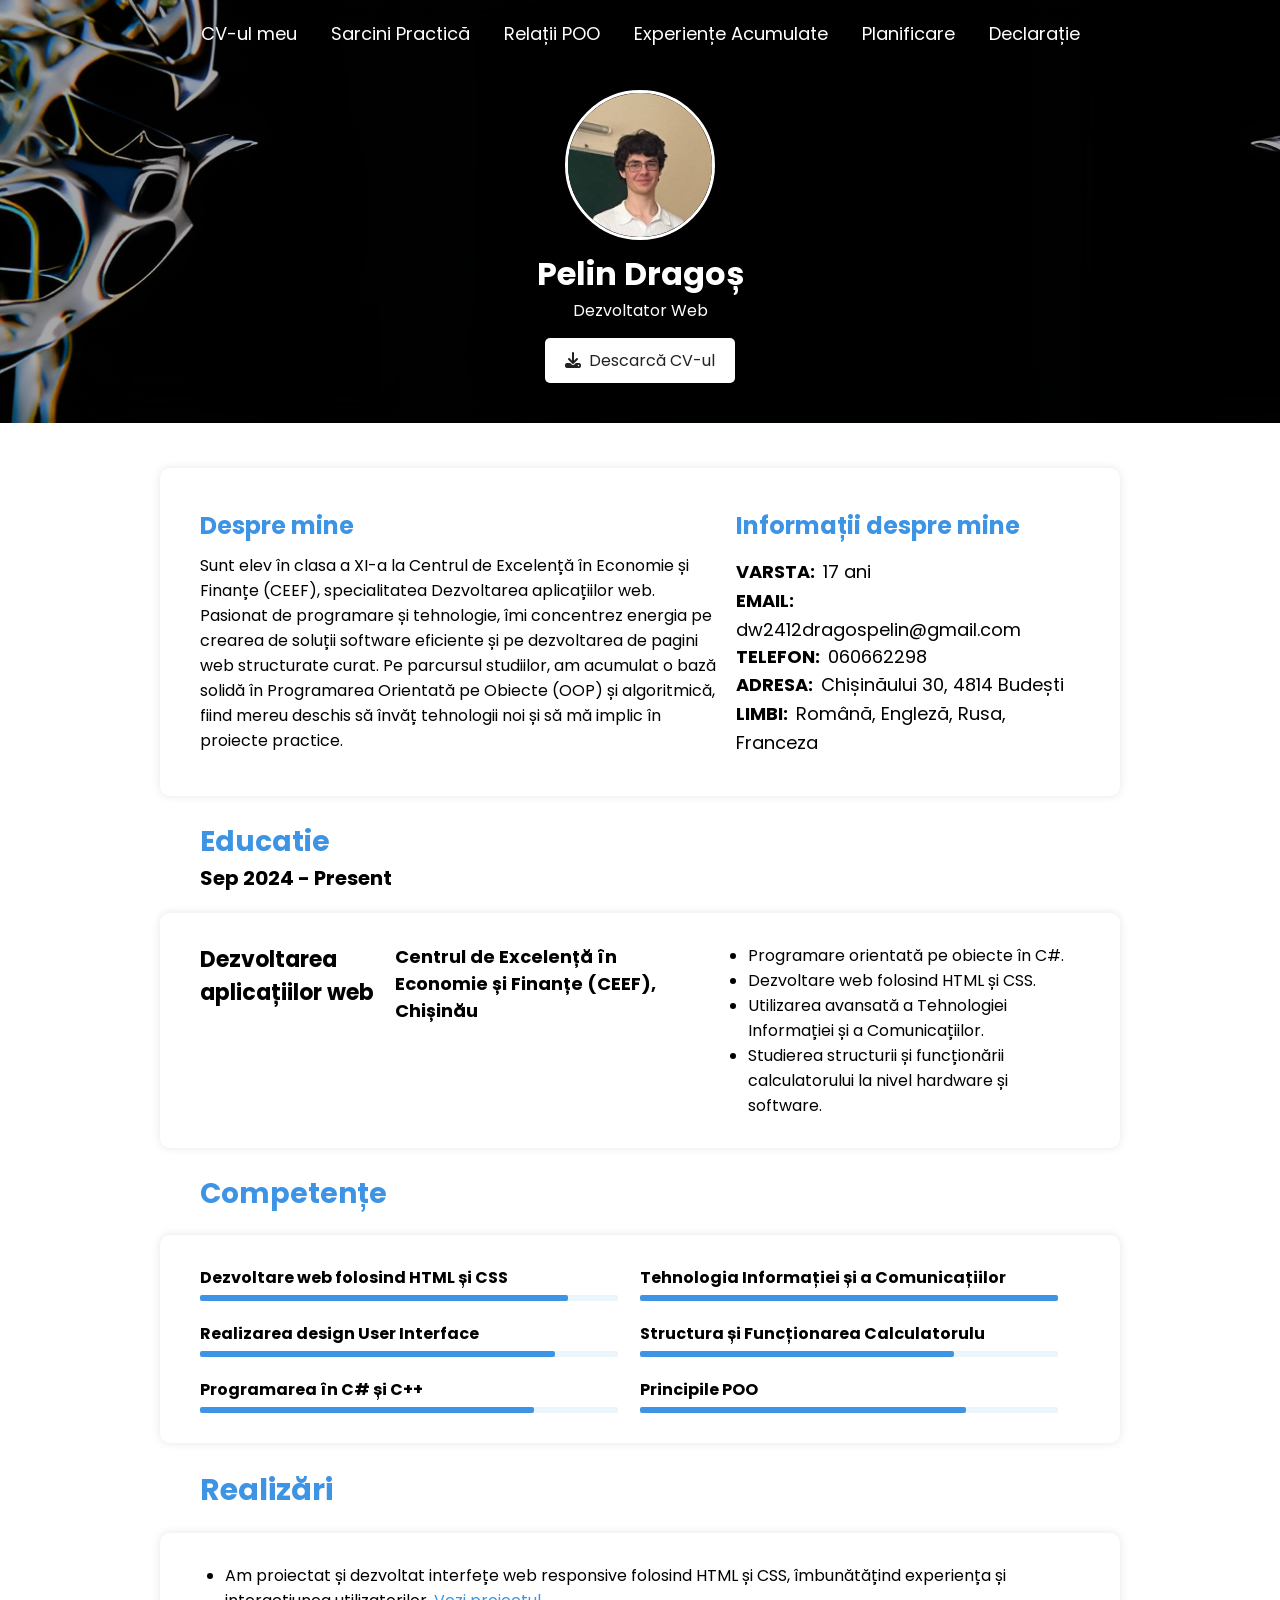
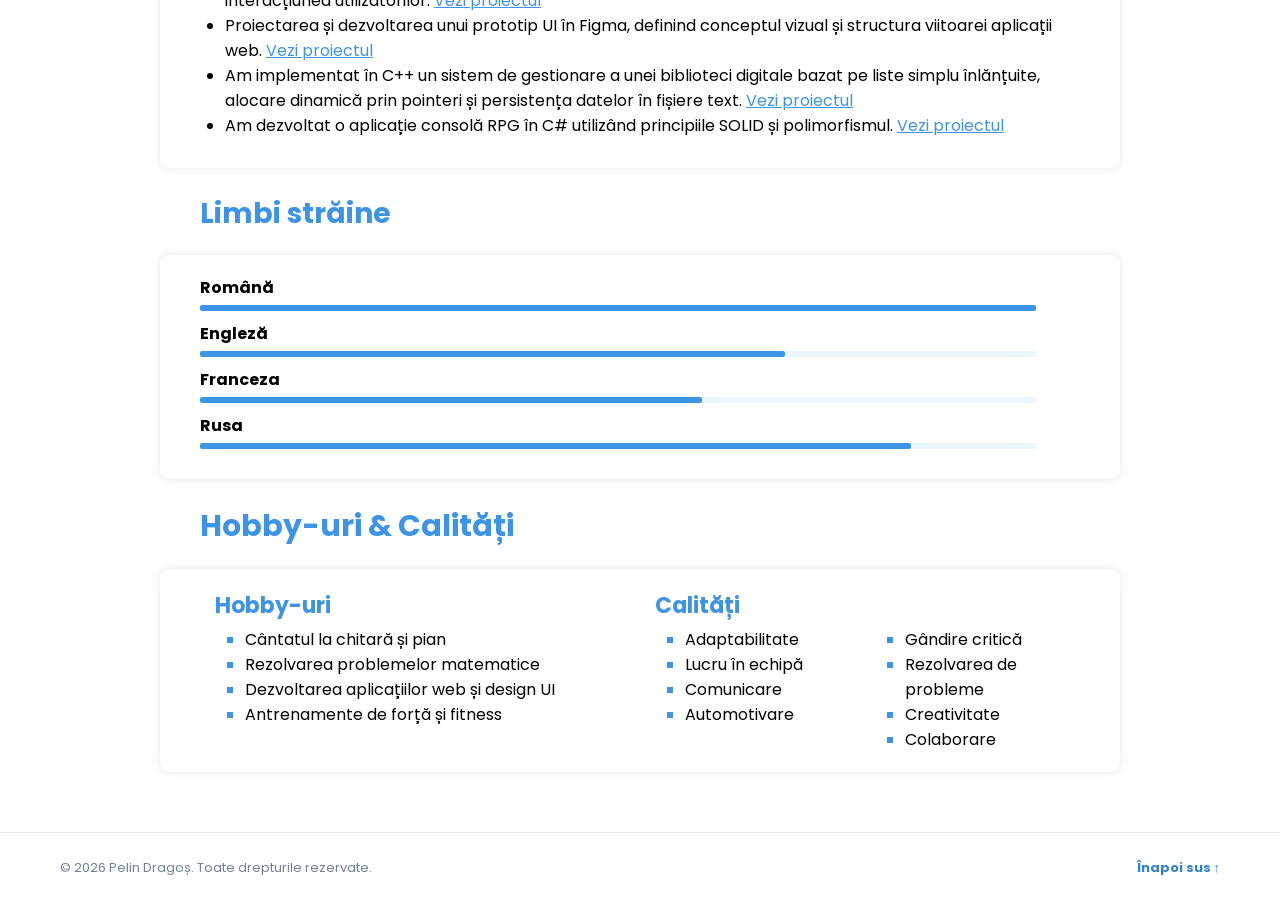
==== index.html @ 89669cd2 "Add files via upload" ====
<!DOCTYPE html>
<html lang="ro">
<head>
    <meta charset="UTF-8">
    <meta name="viewport" content="width=device-width, initial-scale=1.0">
    <title>CV</title>
    <link rel="stylesheet" href="style.css">
</head>
<body>
    <header id="top">
        <nav>
            <a href="index.html">CV-ul meu</a>
            <a href="sarcini-practica.html">Sarcini Practică</a>
            <a href="relatii-POO.html">Relații POO</a>
            <a href="experiente.html">Experiențe Acumulate</a>
            <a href="planificare.html">Planificare</a>
            <a href="declaratie.html">Declarație</a>
        </nav>
        <div class="header-content">
            <img src="Imagini/poza.jpg" alt="Poza mea">
            <h1>Pelin Dragoș</h1>
            <p>Dezvoltator Web</p>
            <a href="CV Dragoș Pelin.pdf" download><i class="fa-solid fa-download"></i>Descarcă CV-ul</a>
        </div>
    </header>
    <section>
        <div class="despre-mine">
            <div class="descrirere-mea">
            <h2>Despre mine</h2>
            <p>
                Sunt elev în clasa a XI-a la Centrul de Excelență în Economie și Finanțe (CEEF), specialitatea
                Dezvoltarea aplicațiilor web. Pasionat de programare și tehnologie, îmi concentrez energia pe
                crearea de soluții software eficiente și pe dezvoltarea de pagini web structurate curat. 
                Pe parcursul studiilor, am acumulat o bază solidă în Programarea Orientată pe Obiecte (OOP) și algoritmică,
                fiind mereu deschis să învăț tehnologii noi și să mă implic în proiecte practice.
            </p>
            </div>
            <div class="informatii-simple">
            <h2>Informații despre mine</h2>
                <div class="informatii-simple-content">
                <span><b>VARSTA:</b> 17 ani</span>
                <span><b>EMAIL:</b> dw2412dragospelin@gmail.com</span>
                <span><b>TELEFON:</b> 060662298 </span>
                <span><b>ADRESA:</b> Chișinăului 30, 4814 Budești</span>
                <span><b>LIMBI:</b> Română, Engleză, Rusa, Franceza</span>
                </div>
            </div>
        </div>
        <div class="educatie">
            <div class="edu-titlu">
                    <h2>Educatie</h2>
                    <b>Sep 2024 - Present</b>
                </div>
            <div class="edu-continut">
            <b class="edu-b-1">Dezvoltarea aplicațiilor web</b>
            <b class="edu-b-2">Centrul de Excelență în Economie și Finanțe (CEEF), Chișinău</b>
            <ul>
                <li>Programare orientată pe obiecte în C#.</li>
                <li>Dezvoltare web folosind HTML și CSS.</li>
                <li>Utilizarea avansată a Tehnologiei Informației și a Comunicațiilor.</li>
                <li>Studierea structurii și funcționării calculatorului la nivel hardware și software.</li>
            </ul>
            </div>
        </div>
        <div id="competente" class="competente">
            <div class="comp-titlu">
                <h2>Competențe</h2>
            </div>
            <div class="comp-continut">
                <div class="comp-continut-1">
                    <b>Dezvoltare web folosind HTML și CSS</b>
                    <div class="linie-goala">
                        <div style="width:88%;" class="linie"></div>
                    </div>
                    <b>Realizarea design User Interface</b>
                    <div class="linie-goala">
                        <div style="width:85%;" class="linie"></div>
                    </div>
                    <b>Programarea în C# și C++</b>
                    <div class="linie-goala">
                        <div style="width:80%;" class="linie"></div>
                </div>
                </div>
                
                <div class="comp-continut-2">
                    <b>Tehnologia Informației și a Comunicațiilor</b>
                    <div class="linie-goala">
                        <div style="width:100%;" class="linie"></div>
                </div>
                <b>Structura și Funcționarea Calculatorulu</b>
                    <div class="linie-goala">
                        <div style="width:75%;" class="linie"></div>
                </div>
                <b>Principile POO</b>
                    <div class="linie-goala">
                        <div style="width:78%;" class="linie"></div>
                    </div>
                </div>
            </div>
        </div>
        <div class="realizari">
            <div class="realizari-titlu">
                <h2>Realizări</h2>
            </div>
            <div class="realizari-continut">
                <ul>
                    <li>
                        Am proiectat și dezvoltat interfețe web responsive folosind HTML și
CSS, îmbunătățind experiența și interacțiunea utilizatorilor.
<a href="http://paprikasigma.github.io/website-demo/" target="_blank">Vezi proiectul</a>
                    </li>
                    <li>
                        Proiectarea și dezvoltarea unui prototip UI în Figma,
definind conceptul vizual și structura viitoarei aplicații web.
<a href="https://www.figma.com/proto/Abvnbz3CshIpAhaMWR0z62/Untitled?node-id=0-1&t=NseM2CW3y29ohusp-1" target="_blank">Vezi proiectul</a>
                    </li>
                    <li>
                        Am implementat în C++ un sistem de gestionare a unei biblioteci digitale bazat pe liste simplu înlănțuite,
                        alocare dinamică prin pointeri și persistența datelor în fișiere text. 
                        <a href="https://www.onlinegdb.com/_5w0F7KbU8" target="_blank">Vezi proiectul</a></li>
                        <li>
                        Am dezvoltat o aplicație consolă RPG în C# utilizând principiile SOLID și polimorfismul.
<a href="https://www.onlinegdb.com/xM3wyk0MQ" target="_blank">Vezi proiectul</a>
                    </li>
                </ul>
            </div>
        </div>
        <div class="limbi">
            <div class="limbi-titlu">
                <h2>Limbi străine</h2>
            </div>
            <div class="limbi-continut">
                    <b>Română</b>
                    <div class="linie-goala">
                        <div style="width:100%;" class="linie"></div>
                    </div>
                    <b>Engleză</b>
                    <div class="linie-goala">
                        <div style="width:70%;" class="linie"></div>
                    </div>
                    <b>Franceza</b>
                    <div class="linie-goala">
                        <div style="width:60%;" class="linie"></div>
                    </div>
                    <b>Rusa</b>
                    <div class="linie-goala">
                        <div style="width:85%;" class="linie"></div>
                    </div>
            </div>
        </div>
        <div class="handq">
            <div class="handq-titlu">
                <h2>Hobby-uri & Calități</h2>
            </div>
            <div class="handq-continut">
                <div class="handq-continut-1">
                    <h2>
                        Hobby-uri
                    </h2>
                    <ul type="square">
                        <li>Cântatul la chitară și pian</li>
                        <li>Rezolvarea problemelor matematice</li>
                        <li>Dezvoltarea aplicațiilor web și design UI</li>
                        <li>Antrenamente de forță și fitness</li>
                    </ul>

                </div>
                <div class="handq-continut-2">
                    <h2>
                        Calități
                    </h2>
                    <div class="handq-continut-2-box">
                        <div>
                            <ul type="square">
                        <li>Adaptabilitate</li>
                        <li>Lucru în echipă</li>
                        <li>Comunicare</li>
                        <li>Automotivare</li>
                        </ul>
                        </div>
                        <div>
                            <ul type="square">
                        <li>Gândire critică</li>
                        <li>Rezolvarea de probleme</li>
                        <li>Creativitate</li>
                        <li>Colaborare</li>
                        </ul>
                        </div>
                    </div>
                </div>
            </div>
        </div>
    </section>
    <footer>
    <div class="footer-continut">
        <p class="copyright">&copy; 2026 Pelin Dragoș. Toate drepturile rezervate.</p>
        <a href="#top" class="sus-link">Înapoi sus &uarr;</a>
    </div>
    </footer>
</body>
</html>
---- style.css ----
@import url('https://fonts.googleapis.com/css2?family=Inter:ital,opsz,wght@0,14..32,100..900;1,14..32,100..900&family=Poppins:ital,wght@0,100;0,200;0,300;0,400;0,500;0,600;0,700;0,800;0,900;1,100;1,200;1,300;1,400;1,500;1,600;1,700;1,800;1,900&display=swap');
@import url('https://cdnjs.cloudflare.com/ajax/libs/font-awesome/6.5.1/css/all.min.css');
*
{
    margin: 0;
    padding: 0;
    box-sizing: border-box;
    font-family: "Poppins", sans-serif;
    
}

header
{
    background-image: url("Imagini/CV-bg.png");
    background-repeat: no-repeat;
    background-size: cover;
    display: flex;
    flex-direction: column;
    justify-content: flex-start;
    position: relative;
    overflow: hidden;

    
}

header::before {
    content: '';
    position: absolute;
    inset: 0;
    background: rgba(0,0,0,0.35);
    pointer-events: none;
}
:root{
    --culoare-antet: #ffffff;
    --culoare-titlu: #3e94e4;
    --culoare-umbra: 0 0 10px rgba(0,0,0,0.1);
    --culoare-fundal-zi: #ebf5fc;
    --culoare-border: rgba(62,148,228,0.2);
    --fundal-inchis: #0a0a0a;
}

nav
{
    position: relative;
    z-index: 2;
    padding: 20px;
    text-align: center;
    height: 20px;
    
}
nav a
{
    text-decoration: none;
    color: var(--culoare-antet);
    margin: 0 15px;
    font-size: 18px;
    transition: 0.3s ease;
}

nav a:hover
{
    margin-top: 15px;
    padding: 10px 20px;
    background-color: #fff;
    border-radius: 5px;
    color: #222;
}
.header-content
{
    text-align: center;
    color: var(--culoare-antet);
    display: flex;
    flex-direction: column;
    justify-content: center;
    align-items: center;
    padding: 50px;
    padding-bottom: 40px;
}
.header-content i
{
    margin-right:8px;
}
.header-content img
{
    width: 150px;
    height: 150px;
    border-radius: 50%;
    object-fit: cover;
    border: #fff 3px solid;
    margin-bottom: 10px;
}
.header-content a
{
    display: inline-block;
    margin-top: 15px;
    padding: 10px 20px;
    background-color: #fff;
    color: #222;
    text-decoration: none;
    border-radius: 5px;
    transition: 0.3s ease;
}
.header-content a:hover
{
    background-color: #d8d8d8;
}
section
{
    display: flex;
    flex-direction: column;
    margin: 25px auto;
    max-width: 75%;
    width:100%;
    margin-top:45px;
    gap:10px;
    
}
.despre-mine
{
    display: flex;
    flex-direction: space-between;
    padding: 40px;
    gap: 20px;
    width:100%;
    border-radius:10px;
    box-shadow: 0 0 10px rgba(0,0,0,0.1);
    transition: 0.3s ease;
}
.despre-mine:hover{
    transform: translateY(-7px);
}
.despre-mine h2
{
    color:var(--culoare-titlu);
}
.despre-mine b
{
    font-size: 18px;
    line-height: 1.6;
    margin-right:3px;
}
.descrirere-mea
{
    display: flex;
    flex-direction:column;
    width:60%;
}
.descrirere-mea p
{
    font-size: 16px;
    margin-top: 10px;
}
.informatii-simple
{
    display: flex;
    flex-direction: column;
    width: 40%;
}
.informatii-simple-text
{
    display: flex;
    flex-direction: column;
    padding: 20px;
}
.informatii-simple-content
{
    display: flex;
    flex-direction: column;
    margin-top: 15px;
    font-size: 18px;

}
.educatie
{
    display: flex;
    flex-direction: column;
    margin: 15px auto;
    width:100%;
    transition: 0.3s ease;
}
.educatie:hover
{
    transform: translateY(-7px);
}
.edu-titlu
{ padding: 0 20px 20px 40px;
}
.edu-titlu h2
{
    font-size: 28px;
    color:var(--culoare-titlu);
}
.edu-titlu b
{
    font-size: 20px;
}

.edu-continut
{
    display: flex;
    border-radius: 10px;
    padding: 30px 40px;
    width:100%;
    box-shadow: 0 0 10px rgba(0,0,0,0.1);
}
.edu-continut ul{
    margin-left: 15px;
}
.edu-b-1
{
    font-size: 22px;
    color:var(--tfont-color);
}
.edu-b-2
{
    font-size: 18px;
    margin:0 20px;
}
.competente
{
    display: flex;
    flex-direction: column;
    transition: 0.3s ease;
}
.limbi
{
    display: flex;
    flex-direction: column;
    margin-top: 15px;
    transition: 0.3s ease;
}
.limbi:hover
{
    transform: translateY(-7px);
}
.competente:hover{
    transform: translateY(-7px);
}
.comp-titlu
{
    padding: 0 20px 20px 40px;
    color:var(--culoare-titlu);

}
.limbi-titlu
{
    padding: 0 20px 20px 40px;
    color:var(--culoare-titlu);
}
.comp-titlu h2
{
    font-size: 28px;
}
.limbi-titlu h2
{
    font-size: 28px;
}
.comp-continut
{
    
    display: flex;
    justify-content: space-between;
    border-radius: 10px;
    padding: 20px 40px;
    width:100%;
    box-shadow: 0 0 10px rgba(0,0,0,0.1);
}
.limbi-continut
{
    display: flex;
    flex-direction: column;
    border-radius: 10px;
    padding: 20px 40px;
    width:100%;
    box-shadow: 0 0 10px rgba(0,0,0,0.1);
}
.comp-continut-1
{
    display: flex;
    flex-direction: column;
    width: 50%;
}
.competente b
{
    margin-top: 10px;
}
.comp-continut-2
{
    display: flex;
    flex-direction: column;
    width: 50%;
}

.linie-goala
{
    height:6px;
    background-color: #ebf5fc;
    width:95%;
    margin-top:5px;
    margin-bottom:10px;
    border-radius: 2px;
    position:relative;
}
.linie
{
    height:inherit;
    background-color: var(--culoare-titlu);
    border-radius:inherit;
}

.realizari
{
    display: flex;
    flex-direction: column;
    transition: 0.3s ease;
    margin-top:15px;
    transition: 0.3s ease;


}
.realizari:hover
{
    transform: translateY(-7px);    
}
.realizari-titlu
{       
    padding: 0 20px 20px 40px;
    font-size: 20px;
    color:var(--culoare-titlu);
}
.realizari-continut
{
    display: flex;
    flex-direction: column;
    border-radius: 10px;
    padding: 30px 65px;
    width:100%;
    box-shadow: 0 0 10px rgba(0,0,0,0.1);
}

.realizari-continut a
{
    color:var(--culoare-titlu);
}

.realizari-continut a:hover
{
    color:#1d476e;
}

.handq
{
    display: flex;
    flex-direction: column;
    margin-top:15px;
    transition: 0.3s ease;
}
.handq:hover
{
    transform: translateY(-7px);    
}

.handq-titlu
{
    padding: 0 20px 20px 40px;
    font-size: 20px;
    color:var(--culoare-titlu);
}
.handq-continut
{
    display: flex;
    justify-content: space-between;
    border-radius: 10px;
    padding: 20px 40px;
    width:100%;
    box-shadow: 0 0 10px rgba(0,0,0,0.1);
}
.handq-continut-1
{
    display: flex;
    flex-direction: column;
    width: 50%;
}
.handq-continut-2
{
    display: flex;
    flex-direction: column;
    width: 50%;
}
.handq-continut h2
{
    color:var(--culoare-titlu);
    font-size: 22px;
    margin-left:15px;
}
.handq-continut-1 ul
{
    margin:5px 5px 0px 45px;
}
.handq-continut li::marker
{
    color:var(--culoare-titlu);
}
.handq-continut-2-box
{
    display:flex;
    justify-content: space-between;
}
.handq-continut-2-box div
{
    width:50%;
}
.handq-continut-2 ul
{
    margin:5px 5px 0px 45px;
}

footer {
    width: 100%;
    background-color: #ffffff;
    border-top: 1px solid #e2e8f0;
    padding: 25px 0;
    margin-top: 60px;
    
}

.footer-continut {
    max-width: 1200px;
    margin: 0 auto;
    padding: 0 20px;
    display: flex;
    justify-content: space-between;
    align-items: center;
    
}

footer p, footer a {
    font-size: 13px;
    color: #718096;
    margin: 0;
}

.sus-link {
    text-decoration: none;
    color: #3182ce;
    font-weight: bold;
    transition: color 0.2s;
}

.sus-link:hover {
    color: #2b6cb0;
    text-decoration: underline;
}

.toggle-card {
    display: none;
}

.header-content {
    position: relative;
    z-index: 2;
}

.continut-antet {
    position: relative;
    z-index: 2;
    text-align: center;
    color: var(--culoare-antet);
    display: flex;
    flex-direction: column;
    justify-content: center;
    align-items: center;
    padding: 50px;
    padding-bottom: 50px;
}

.continut-antet .pictograma-pagina {
    font-size: 56px;
    color: var(--culoare-titlu);
    margin-bottom: 16px;
    filter: drop-shadow(0 0 20px rgba(62,148,228,0.5));
    animation: 2.5s ease-in-out infinite;
}


.continut-antet h1 {
    font-size: 2.6rem;
    font-weight: 800;
    letter-spacing: -0.5px;
}

.continut-antet .subtitlu {
    font-size: 1rem;
    opacity: 0.7;
    margin-top: 6px;
    letter-spacing: 2px;
    text-transform: uppercase;
}

.fir-navigare-antet {
    display: flex;
    align-items: center;
    gap: 8px;
    font-size: 14px;
    opacity: 0.6;
    margin-top: 14px;
}

.fir-navigare-antet a {
    color: #fff;
    text-decoration: none;
}

.fir-navigare-antet a:hover {
    opacity: 1;
    text-decoration: underline;
}

.bara-statistici {
    display: flex;
    gap: 16px;
    flex-wrap: wrap;
    margin-bottom: 6px;
}

.card-statistica {
    flex: 1;
    min-width: 140px;
    background: #fff;
    border-radius: 10px;
    padding: 18px 22px;
    box-shadow: var(--culoare-umbra);
    display: flex;
    align-items: center;
    gap: 14px;
    transition: 0.3s ease;
}

.card-statistica:hover {
    transform: translateY(-5px);
}

.card-statistica .pictograma-statistica {
    width: 44px;
    height: 44px;
    border-radius: 10px;
    background: var(--culoare-titlu);
    display: flex;
    align-items: center;
    justify-content: center;
    color: #fff;
    font-size: 18px;
    flex-shrink: 0;
}

.card-statistica .text-statistica .numar-statistica {
    font-size: 24px;
    font-weight: 800;
    color: #222;
    line-height: 1;
}

.card-statistica .text-statistica .eticheta-statistica {
    font-size: 12px;
    color: #888;
    margin-top: 2px;
}

.card-sarcina {
    background: #fff;
    border-radius: 12px;
    box-shadow: var(--culoare-umbra);
    overflow: hidden;
    transition: box-shadow 0.3s ease;
}

.card-sarcina:has(.toggle-card:checked) {
    box-shadow: 0 6px 30px rgba(62,148,228,0.2);
}

.antet-sarcina {
    display: flex;
    align-items: center;
    gap: 16px;
    padding: 20px 28px;
    cursor: pointer;
    user-select: none;
    transition: background 0.2s;
    position: relative;
}

.antet-sarcina:hover {
    background: #f5f9fd;
}

.antet-sarcina .insigna-sarcina {
    background: var(--culoare-titlu);
    color: #fff;
    font-size: 13px;
    font-weight: 700;
    padding: 6px 14px;
    border-radius: 20px;
    white-space: nowrap;
    letter-spacing: 0.5px;
}

.antet-sarcina .titlu-sarcina {
    font-size: 16px;
    font-weight: 600;
    color: #333;
    flex: 1;
}

.antet-sarcina .meta-sarcina {
    font-size: 12px;
    color: #aaa;
}

.sageata {
    color: var(--culoare-titlu);
    font-size: 16px;
    transition: 0.35s cubic-bezier(0.34, 1.56, 0.64, 1);
    flex-shrink: 0;
    display: inline-block;
}

.toggle-card:checked ~ .antet-sarcina .sageata {
    transform: rotate(180deg);
}

.separator-sarcina {
    height: 1px;
    background: #e8f0f8;
    margin: 0 28px;
    display: none;
}

.toggle-card:checked ~ .separator-sarcina {
    display: block;
}

.corp-sarcina {
    max-height: 0;
    overflow: hidden;
    transition: 0.4s cubic-bezier(0.4, 0, 0.2, 1);
}

.toggle-card:checked ~ .corp-sarcina {
    max-height: 2000px;
}

.interior-corp-sarcina {
    padding: 28px;
    display: flex;
    flex-direction: column;
    gap: 22px;
}

.rand-link {
    display: flex;
    align-items: center;
    gap: 12px;
    flex-wrap: wrap;
}

.eticheta-link {
    font-size: 13px;
    font-weight: 700;
    color: #555;
    text-transform: uppercase;
    letter-spacing: 0.5px;
    white-space: nowrap;
}

.link-gdb {
    display: inline-flex;
    align-items: center;
    gap: 8px;
    background: #ebf5fc;
    color: var(--culoare-titlu);
    border: 1.5px solid rgba(62,148,228,0.3);
    border-radius: 8px;
    padding: 9px 18px;
    text-decoration: none;
    font-size: 14px;
    font-weight: 600;
    transition: 0.25s ease;
}

.link-gdb:hover {
    background: var(--culoare-titlu);
    color: #fff;
    border-color: var(--culoare-titlu);
    transform: translateY(-2px);
    box-shadow: 0 4px 14px rgba(62,148,228,0.35);
}

.link-gdb i {
    font-size: 15px;
}

.sectiune-imagine {
    display: flex;
    flex-direction: column;
    gap: 8px;
}

.eticheta-sectiune {
    font-size: 13px;
    font-weight: 700;
    color: #555;
    text-transform: uppercase;
    letter-spacing: 0.5px;
    display: flex;
    align-items: center;
    gap: 7px;
}

.eticheta-sectiune i {
    color: var(--culoare-titlu);
}

.card-imagine {
    border-radius: 10px;
    overflow: hidden;
    box-shadow: 0 4px 20px rgba(0,0,0,0.15);
    justify-content: center;
    display: flex;
}
.card-imagine img {
    width: 100%;
    height: auto;
    display: block;
}

.sectiune-cod {
    display: flex;
    flex-direction: column;
    gap: 8px;
}

.container-cod {
    background: #1e1e2e;
    border-radius: 10px;
    overflow: hidden;
    box-shadow: 0 4px 20px rgba(0,0,0,0.15);
}

.antet-cod {
    display: flex;
    align-items: center;
    justify-content: space-between;
    background: #2a2a3e;
    padding: 10px 16px;
}

.antet-cod .eticheta-limbaj {
    font-size: 12px;
    font-weight: 600;
    color: var(--culoare-titlu);
    letter-spacing: 1px;
    text-transform: uppercase;
}

.antet-cod .puncte {
    display: flex;
    gap: 6px;
}

.antet-cod .puncte span {
    width: 12px;
    height: 12px;
    border-radius: 50%;
    display: block;
}

.antet-cod .puncte span:nth-child(1) {
    background: #ff5f57;
}

.antet-cod .puncte span:nth-child(2) {
    background: #ffbd2e;
}

.antet-cod .puncte span:nth-child(3) {
    background: #28ca41;
}

.zona-text-cod {
    width: 100%;
    min-height: 360px;
    background: #1e1e2e;
    color: #cdd6f4;
    border: none;
    outline: none;
    padding: 20px 24px;
    font-size: 13.5px;
    line-height: 1.7;
    resize: vertical;
    tab-size: 4;
}

.zona-text-cod::placeholder {
    color: #585b70;
}

.banner-citat {
    background: var(--culoare-titlu);
    color: #fff;
    border-radius: 12px;
    padding: 32px 40px;
    margin-bottom: 10px;
    position: relative;
    overflow: hidden;
    box-shadow: 0 8px 32px rgba(62,148,228,0.25);
}

.banner-citat::before {
    content: '\201C';
    position: absolute;
    top: -20px;
    left: 20px;
    font-size: 160px;
    opacity: 0.12;
    line-height: 1;
}

.banner-citat p {
    font-size: 15px;
    line-height: 1.8;
    position: relative;
    z-index: 1;
}

.banner-citat .etichete {
    display: flex;
    flex-wrap: wrap;
    gap: 10px;
    margin-top: 18px;
}

.banner-citat .eticheta {
    background: rgba(255,255,255,0.18);
    border: 1px solid rgba(255,255,255,0.3);
    border-radius: 20px;
    padding: 5px 14px;
    font-size: 13px;
    font-weight: 600;
    backdrop-filter: blur(4px);
}

.banner-citat .evidentiat {
    color: #ffe066;
    font-style: italic;
    font-weight: 600;
}

.bloc-relatie {
    display: flex;
    flex-direction: column;
    margin-top: 15px;
    transition: 0.3s ease;
}

.bloc-relatie:hover {
    transform: translateY(-7px);
}

.titlu-bloc {
    padding: 0 20px 20px 40px;
}

.titlu-bloc h2 {
    font-size: 28px;
    color: var(--culoare-titlu);
    display: flex;
    align-items: center;
    gap: 12px;
}

.titlu-bloc h2 .insigna-pictograma {
    width: 36px;
    height: 36px;
    border-radius: 8px;
    background: var(--culoare-titlu);
    display: flex;
    align-items: center;
    justify-content: center;
    font-size: 16px;
    color: #fff;
    flex-shrink: 0;
}

.continut-bloc {
    border-radius: 10px;
    padding: 30px 40px;
    width: 100%;
    box-shadow: var(--culoare-umbra);
}

.continut-bloc p {
    font-size: 15px;
    line-height: 1.8;
    color: #444;
    margin-bottom: 16px;
}

.continut-bloc ul {
    margin-left: 20px;
    margin-bottom: 16px;
}

.continut-bloc ul li {
    font-size: 15px;
    line-height: 1.8;
    color: #444;
    margin-bottom: 4px;
}

.continut-bloc ul li::marker {
    color: var(--culoare-titlu);
}

.meta-relatie {
    display: flex;
    gap: 12px;
    flex-wrap: wrap;
    margin-bottom: 18px;
}

.insigna-meta {
    background: #ebf5fc;
    color: var(--culoare-titlu);
    border-radius: 6px;
    padding: 5px 14px;
    font-size: 13px;
    font-weight: 600;
    border: 1px solid rgba(62,148,228,0.2);
}

.insigna-meta.verde {
    background: #edfaf3;
    color: #27ae60;
    border-color: rgba(39,174,96,0.2);
}

.insigna-meta.portocaliu {
    background: #fef6ec;
    color: #e67e22;
    border-color: rgba(230,126,34,0.2);
}

.insigna-meta.rosu {
    background: #fef0f0;
    color: #e74c3c;
    border-color: rgba(231,76,60,0.2);
}

.insigna-meta.mov {
    background: #f5f0ff;
    color: #8e44ad;
    border-color: rgba(142,68,173,0.2);
}

.diagrama-uml {
    background: #f8fafb;
    border: 1px solid #e2ecf5;
    border-radius: 8px;
    padding: 20px 24px;
    margin-bottom: 18px;
    display: flex;
    align-items: center;
    justify-content: center;
    flex-wrap: wrap;
    gap: 8px;
    font-size: 14px;
}

.clasa-uml {
    border: 2px solid var(--culoare-titlu);
    border-radius: 6px;
    overflow: hidden;
    min-width: 120px;
    text-align: center;
    background: #fff;
}

.clasa-uml .nume-clasa {
    background: var(--culoare-titlu);
    color: #fff;
    padding: 6px 12px;
    font-weight: 700;
    font-size: 13px;
}

.clasa-uml .corp-clasa {
    padding: 6px 10px;
    font-size: 12px;
    color: #555;
    border-top: 1px solid #e2ecf5;
}

.sageata-uml {
    display: flex;
    flex-direction: column;
    align-items: center;
    justify-content: center;
    gap: 2px;
    color: #666;
}

.sageata-uml .linie-sageata {
    font-size: 22px;
    line-height: 1;
    color: #555;
}

.sageata-uml .eticheta-sageata {
    font-size: 11px;
    color: #888;
    font-style: italic;
    white-space: nowrap;
}

.cuvant-cheie {
    color: #cba6f7;
}

.clasa {
    color: #89dceb;
}

.functie {
    color: #89b4fa;
}

.sir {
    color: #a6e3a1;
}

.comentariu {
    color: #585b70;
    font-style: italic;
}

.numar {
    color: #fab387;
}

.proprietate {
    color: #f38ba8;
}

.tabel-sumar {
    display: flex;
    flex-direction: column;
    margin-top: 15px;
    transition: 0.3s ease;
}

.tabel-sumar:hover {
    transform: translateY(-7px);
}

table {
    width: 100%;
    border-collapse: collapse;
    font-size: 14px;
}

thead th {
    background: var(--culoare-titlu);
    color: #fff;
    padding: 12px 16px;
    text-align: left;
    font-weight: 600;
}

thead th:first-child {
    border-radius: 8px 0 0 0;
}

thead th:last-child {
    border-radius: 0 8px 0 0;
}

tbody tr {
    transition: background 0.2s;
}

tbody tr:nth-child(even) {
    background: #f5f9fd;
}

tbody tr:hover {
    background: #ebf5fc;
}

tbody td {
    padding: 11px 16px;
    color: #444;
    border-bottom: 1px solid #e8f0f8;
}

tbody td .eticheta-relatie {
    font-weight: 700;
    color: var(--culoare-titlu);
}


.sectiune-principala {
    display: flex;
    flex-direction: column;
    margin: 45px auto 25px;
    max-width: 75%;
    width: 100%;
    gap: 14px;
}

.card-continut {
    border-radius: 10px;
    box-shadow: var(--culoare-umbra);
    padding: 34px 40px;
    transition: 0.3s ease;
}

.card-continut p {
    font-size: 15px;
    line-height: 1.85;
    color: #444;
    margin-bottom: 14px;
}

.card-continut p:last-child {
    margin-bottom: 0;
}

.titlu-sectiune {
    padding: 0 20px 18px 40px;
}

.titlu-sectiune h2 {
    font-size: 26px;
    color: var(--culoare-titlu);
    display: flex;
    align-items: center;
    gap: 12px;
}

.insigna-sectiune {
    width: 34px;
    height: 34px;
    border-radius: 8px;
    background: var(--culoare-titlu);
    display: flex;
    align-items: center;
    justify-content: center;
    color: #fff;
    font-size: 15px;
    flex-shrink: 0;
}

.banner-concluzie {
    background: var(--culoare-titlu);
    color: #fff;
    border-radius: 12px;
    padding: 28px 36px;
    box-shadow: 0 8px 28px rgba(62,148,228,0.22);
}

.banner-concluzie p {
    font-size: 15px;
    line-height: 1.85;
    opacity: 0.95;
}

.grila-experiente {
    display: grid;
    grid-template-columns: 1fr 1fr;
    gap: 14px;
}

.card-experienta {
    border-radius: 10px;
    box-shadow: var(--culoare-umbra);
    padding: 26px 28px;
    transition: 0.3s ease;
    border-left: 4px solid var(--culoare-titlu);
}

.card-experienta:hover {
    transform: translateY(-5px);
}

.cap-experienta {
    display: flex;
    align-items: center;
    gap: 10px;
    margin-bottom: 12px;
}

.icona-experienta {
    width: 40px;
    height: 40px;
    border-radius: 10px;
    background: var(--culoare-titlu);
    display: flex;
    align-items: center;
    justify-content: center;
    color: #fff;
    font-size: 17px;
    flex-shrink: 0;
}

.cap-experienta h3 {
    font-size: 15px;
    font-weight: 700;
    color: #222;
}

.cap-experienta .tehnologie {
    font-size: 12px;
    font-weight: 600;
    color: var(--culoare-titlu);
    background: #ebf5fc;
    border-radius: 20px;
    padding: 2px 10px;
    margin-left: auto;
}

.text-experienta {
    font-size: 14px;
    line-height: 1.75;
    color: #555;
}

.lista-aptitudini {
    display: flex;
    flex-wrap: wrap;
    gap: 10px;
    margin-top: 6px;
}

.eticheta-aptitudine {
    background: #ebf5fc;
    color: var(--culoare-titlu);
    border: 1.5px solid rgba(62,148,228,0.25);
    border-radius: 20px;
    padding: 6px 16px;
    font-size: 13px;
    font-weight: 600;
}

.bloc-concluzie {
    display: flex;
    flex-direction: column;
    gap: 0;
    transition: 0.3s ease;
}

.bloc-concluzie:hover {
    transform: translateY(-7px);
}

.bloc-aptitudini {
    display: flex;
    flex-direction: column;
    gap: 0;
    transition: 0.3s ease;
}

.bloc-aptitudini:hover {
    transform: translateY(-7px);
}

.rand-navigare {
    display: flex;
    gap: 12px;
    flex-wrap: wrap;
    margin-top: 10px;
}

.buton-navigare {
    display: inline-flex;
    align-items: center;
    gap: 8px;
    background: var(--culoare-titlu);
    color: #fff;
    border-radius: 8px;
    padding: 10px 20px;
    text-decoration: none;
    font-size: 14px;
    font-weight: 600;
    transition: 0.25s ease;
}

.buton-navigare:hover {
    background: #1d6bb0;
    transform: translateY(-2px);
    box-shadow: 0 6px 18px rgba(62,148,228,0.35);
}

.buton-secundar {
    display: inline-flex;
    align-items: center;
    gap: 8px;
    background: #fff;
    color: var(--culoare-titlu);
    border: 1.5px solid rgba(62,148,228,0.35);
    border-radius: 8px;
    padding: 10px 20px;
    text-decoration: none;
    font-size: 14px;
    font-weight: 600;
    transition: 0.25s ease;
}

.buton-secundar:hover {
    background: #ebf5fc;
    transform: translateY(-2px);
}

.banner-intro {
    background: var(--culoare-titlu);
    color: #fff;
    border-radius: 12px;
    padding: 26px 36px;
    margin-bottom: 6px;
    box-shadow: 0 8px 28px rgba(62,148,228,0.22);
}

.banner-intro h2 {
    font-size: 16px;
    font-weight: 700;
    margin-bottom: 8px;
    letter-spacing: 0.5px;
}

.banner-intro p {
    font-size: 14px;
    line-height: 1.8;
    opacity: 0.93;
}

.bloc-zi {
    display: flex;
    flex-direction: column;
    gap: 0;
    transition: 0.3s ease;
}

.bloc-zi:hover {
    transform: translateY(-5px);
}

.titlu-zi {
    padding: 0 20px 14px 40px;
}

.titlu-zi h2 {
    font-size: 26px;
    color: var(--culoare-titlu);
    display: flex;
    align-items: center;
    gap: 12px;
}

.insigna-zi {
    width: 34px;
    height: 34px;
    border-radius: 8px;
    background: var(--culoare-titlu);
    display: flex;
    align-items: center;
    justify-content: center;
    color: #fff;
    font-size: 14px;
    font-weight: 700;
    flex-shrink: 0;
}

.card-zi {
    border-radius: 10px;
    box-shadow: var(--culoare-umbra);
    overflow: hidden;
    margin-bottom: 10px;
}

.grila-sarcini {
    display: grid;
    grid-template-columns: 1fr 1fr 1fr;
    width: 100%;
}

.coloana-sarcina {
    padding: 22px 26px;
    border-right: 1px solid #e8f0f8;
}

.coloana-sarcina:last-child {
    border-right: none;
}

.eticheta-coloana {
    font-size: 11px;
    font-weight: 700;
    text-transform: uppercase;
    letter-spacing: 1px;
    color: var(--culoare-titlu);
    margin-bottom: 10px;
    display: flex;
    align-items: center;
    gap: 6px;
}

.text-sarcina {
    font-size: 14px;
    line-height: 1.7;
    color: #444;
}

.text-sarcina.succes {
    color: #27ae60;
    font-weight: 500;
}

.fir-navigare {
    display: flex;
    align-items: center;
    gap: 8px;
    font-size: 14px;
    opacity: 0.6;
    margin-top: 14px;
}

.fir-navigare a {
    color: #fff;
    text-decoration: none;
}

.fir-navigare a:hover {
    text-decoration: underline;
}

.pictograma-pagina {
    font-size: 54px;
    color: var(--culoare-titlu);
    margin-bottom: 16px;
    animation: pulsare 2.5s ease-in-out infinite;
}

.subtitlu-antet {
    font-size: 1rem;
    opacity: 0.7;
    margin-top: 6px;
    letter-spacing: 2px;
    text-transform: uppercase;
}

.bloc-document {
    transition: 0.3s ease;
}

.bloc-document:hover {
    transform: translateY(-5px);
}

.card-document {
    border-radius: 12px;
    box-shadow: var(--culoare-umbra);
    overflow: hidden;
}

.bara-document {
    background: var(--culoare-titlu);
    padding: 18px 36px;
    display: flex;
    align-items: center;
    gap: 14px;
}

.bara-document .icona-bara {
    font-size: 24px;
    color: rgba(255,255,255,0.85);
}

.bara-document .text-bara {
    color: #fff;
}

.bara-document .text-bara strong {
    display: block;
    font-size: 16px;
    font-weight: 700;
}

.bara-document .text-bara span {
    font-size: 12px;
    opacity: 0.8;
    letter-spacing: 0.5px;
}

.corp-document {
    padding: 46px 56px 40px;
    background: #fff;
}

.titlu-oficial {
    text-align: center;
    margin-bottom: 36px;
}

.titlu-oficial h2 {
    font-size: 20px;
    font-weight: 800;
    color: #1a1a1a;
    letter-spacing: 1px;
    text-transform: uppercase;
    border-bottom: 2px solid var(--culoare-titlu);
    padding-bottom: 14px;
    display: inline-block;
}
.text-declaratie {
    font-family: "Lora", Georgia, serif;
    font-size: 16px;
    line-height: 2;
    color: #333;
    text-align: justify;
    margin-bottom: 50px;
    padding: 0 10px;
}

.sectiune-semnatura {
    display: grid;
    grid-template-columns: 1fr 1fr;
    gap: 30px;
    border-top: 1px solid #e8f0f8;
    padding-top: 36px;
}

.camp-semnatura {
    display: flex;
    flex-direction: column;
    gap: 6px;
}

.eticheta-camp {
    font-size: 12px;
    font-weight: 700;
    text-transform: uppercase;
    letter-spacing: 0.8px;
    color: var(--culoare-titlu);
    margin-bottom: 4px;
}

.linie-semnatura {
    height: 1.5px;
    background: #333;
    width: 100%;
}

.semnatura {
    width: 100%;
    max-width: 200px;
    height: auto;
    object-fit: contain;
}

.valoare-camp {
    font-size: 18px;
    color: #555;
    font-style: italic;
}

.camp-data {
    display: flex;
    align-items: center;
    gap: 16px;
    padding-top: 10px;
}

.camp-data .eticheta-camp {
    margin-bottom: 0;
    white-space: nowrap;
}

.linie-data {
    height: 1.5px;
    background: #333;
    flex: 1;
}

.bloc-navigare {
    border-radius: 10px;
    box-shadow: var(--culoare-umbra);
    padding: 24px 30px;
    display: flex;
    align-items: center;
    justify-content: space-between;
    flex-wrap: wrap;
    gap: 12px;
    transition: 0.3s ease;
}

.bloc-navigare:hover {
    transform: translateY(-4px);
}

.bloc-navigare p {
    font-size: 14px;
    color: #555;
}

.rand-butoane {
    display: flex;
    gap: 10px;
    flex-wrap: wrap;
}
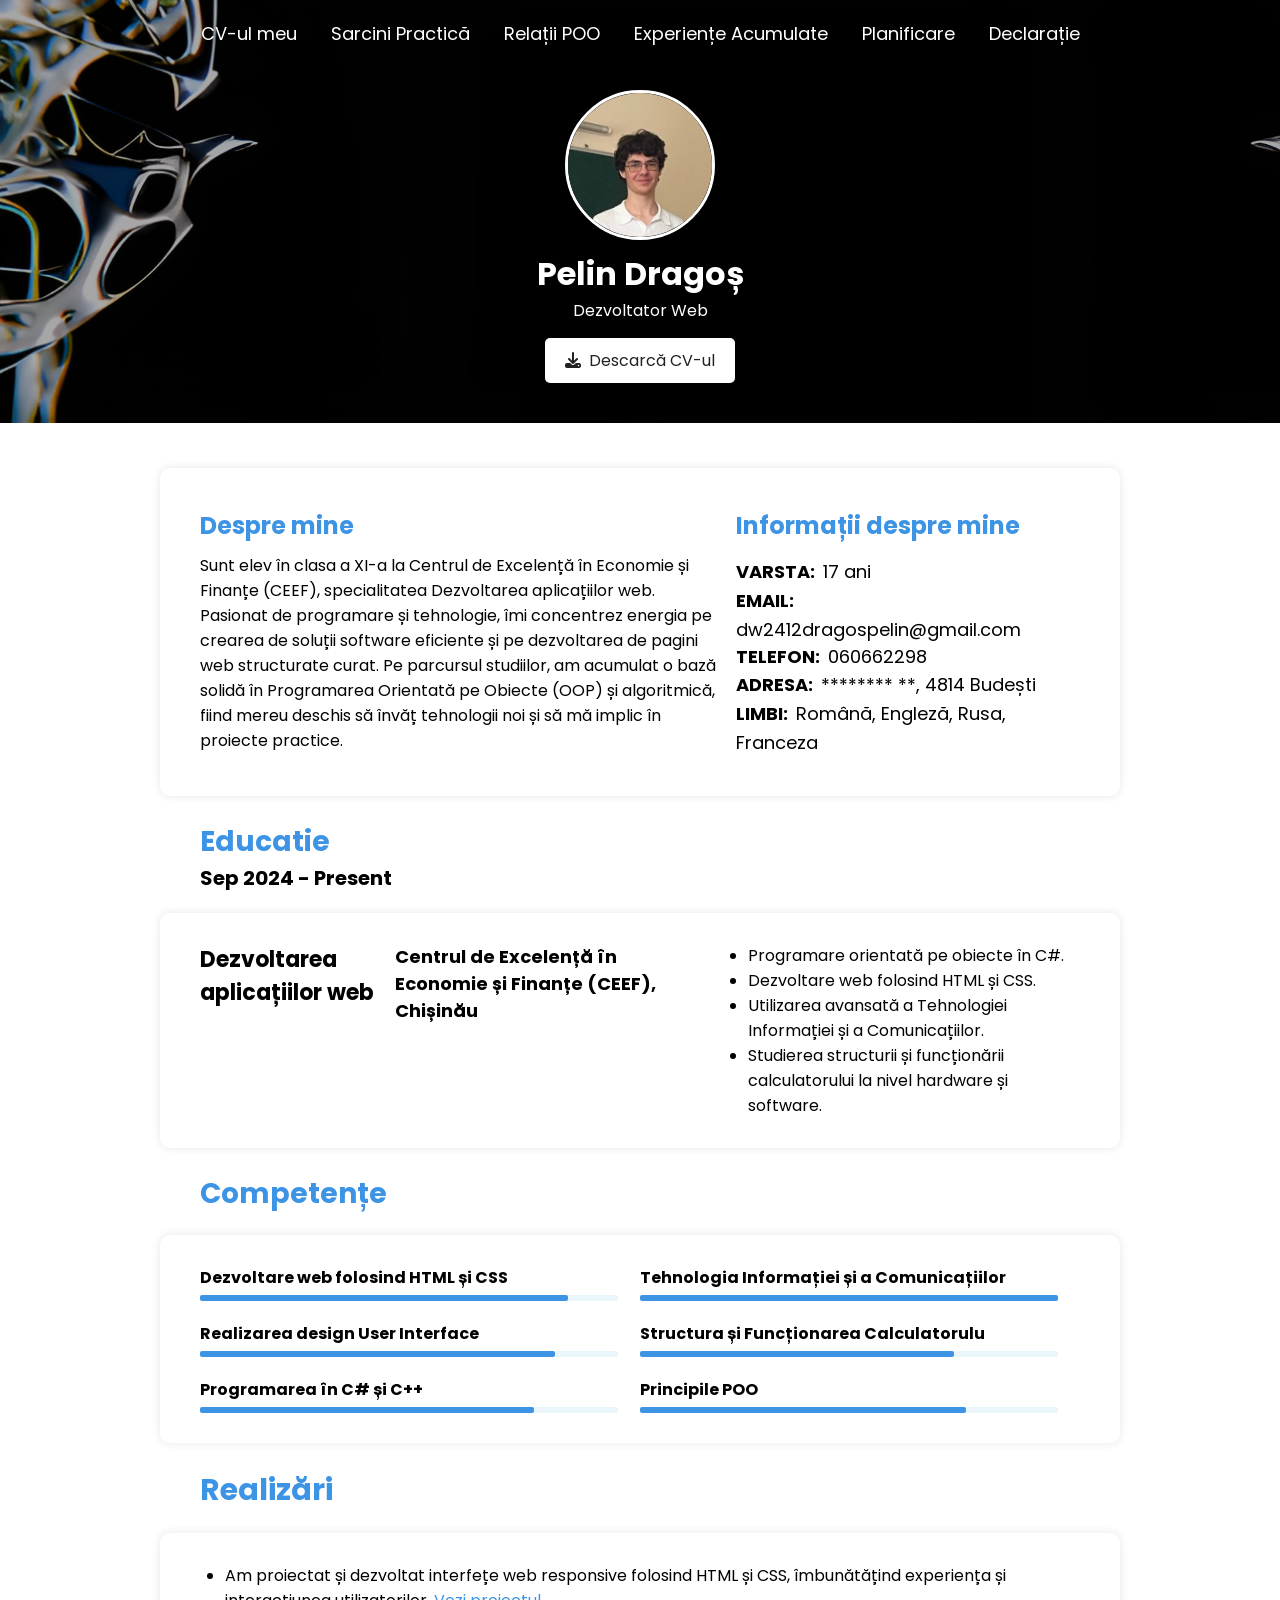
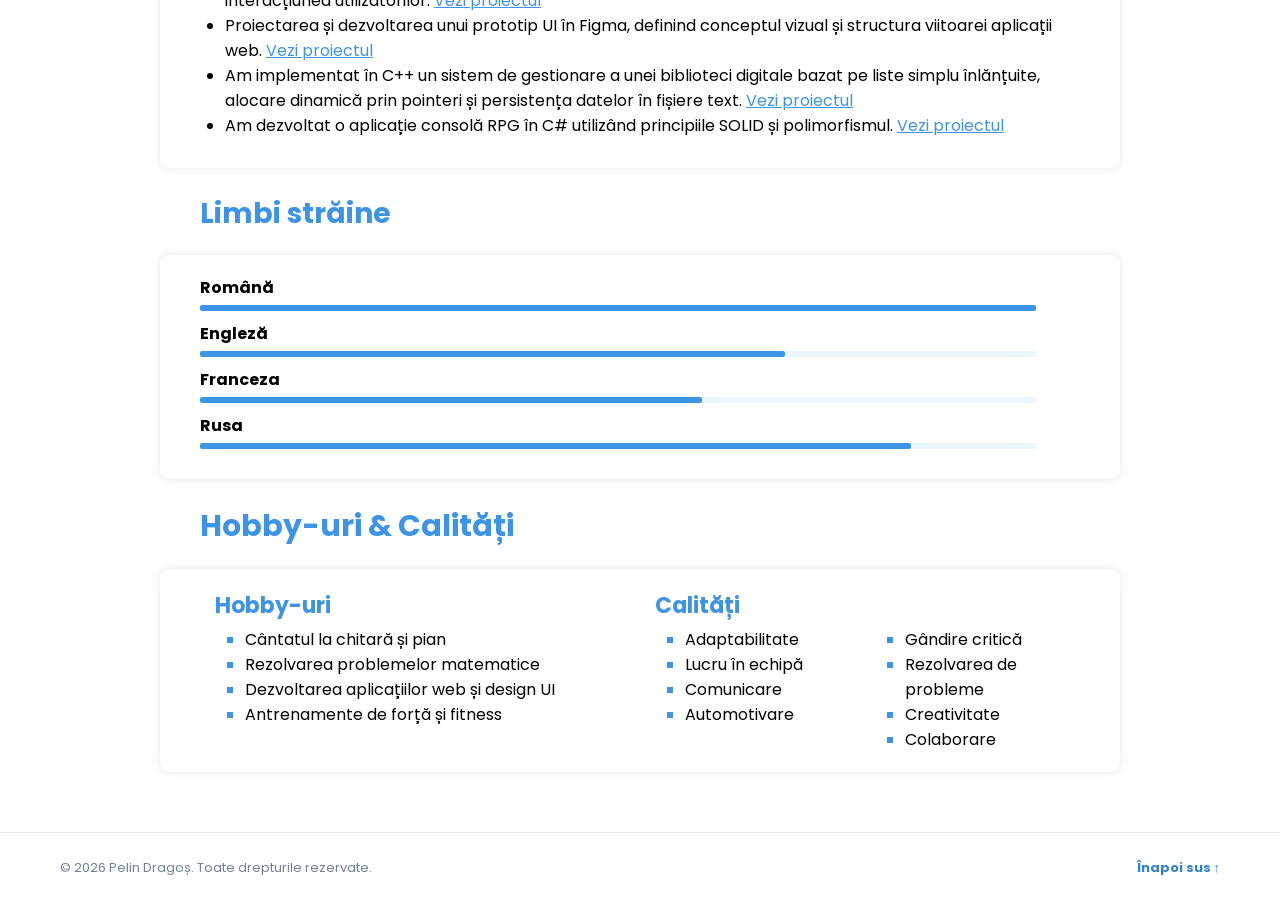
==== commit 6324639e: "Update index.html" ====
--- a/index.html
+++ b/index.html
@@ -41,7 +41,7 @@
                 <span><b>VARSTA:</b> 17 ani</span>
                 <span><b>EMAIL:</b> dw2412dragospelin@gmail.com</span>
                 <span><b>TELEFON:</b> 060662298 </span>
-                <span><b>ADRESA:</b> Chișinăului 30, 4814 Budești</span>
+                <span><b>ADRESA:</b> ******** **, 4814 Budești</span>
                 <span><b>LIMBI:</b> Română, Engleză, Rusa, Franceza</span>
                 </div>
             </div>
@@ -198,4 +198,4 @@
     </div>
     </footer>
 </body>
-</html>+</html>
